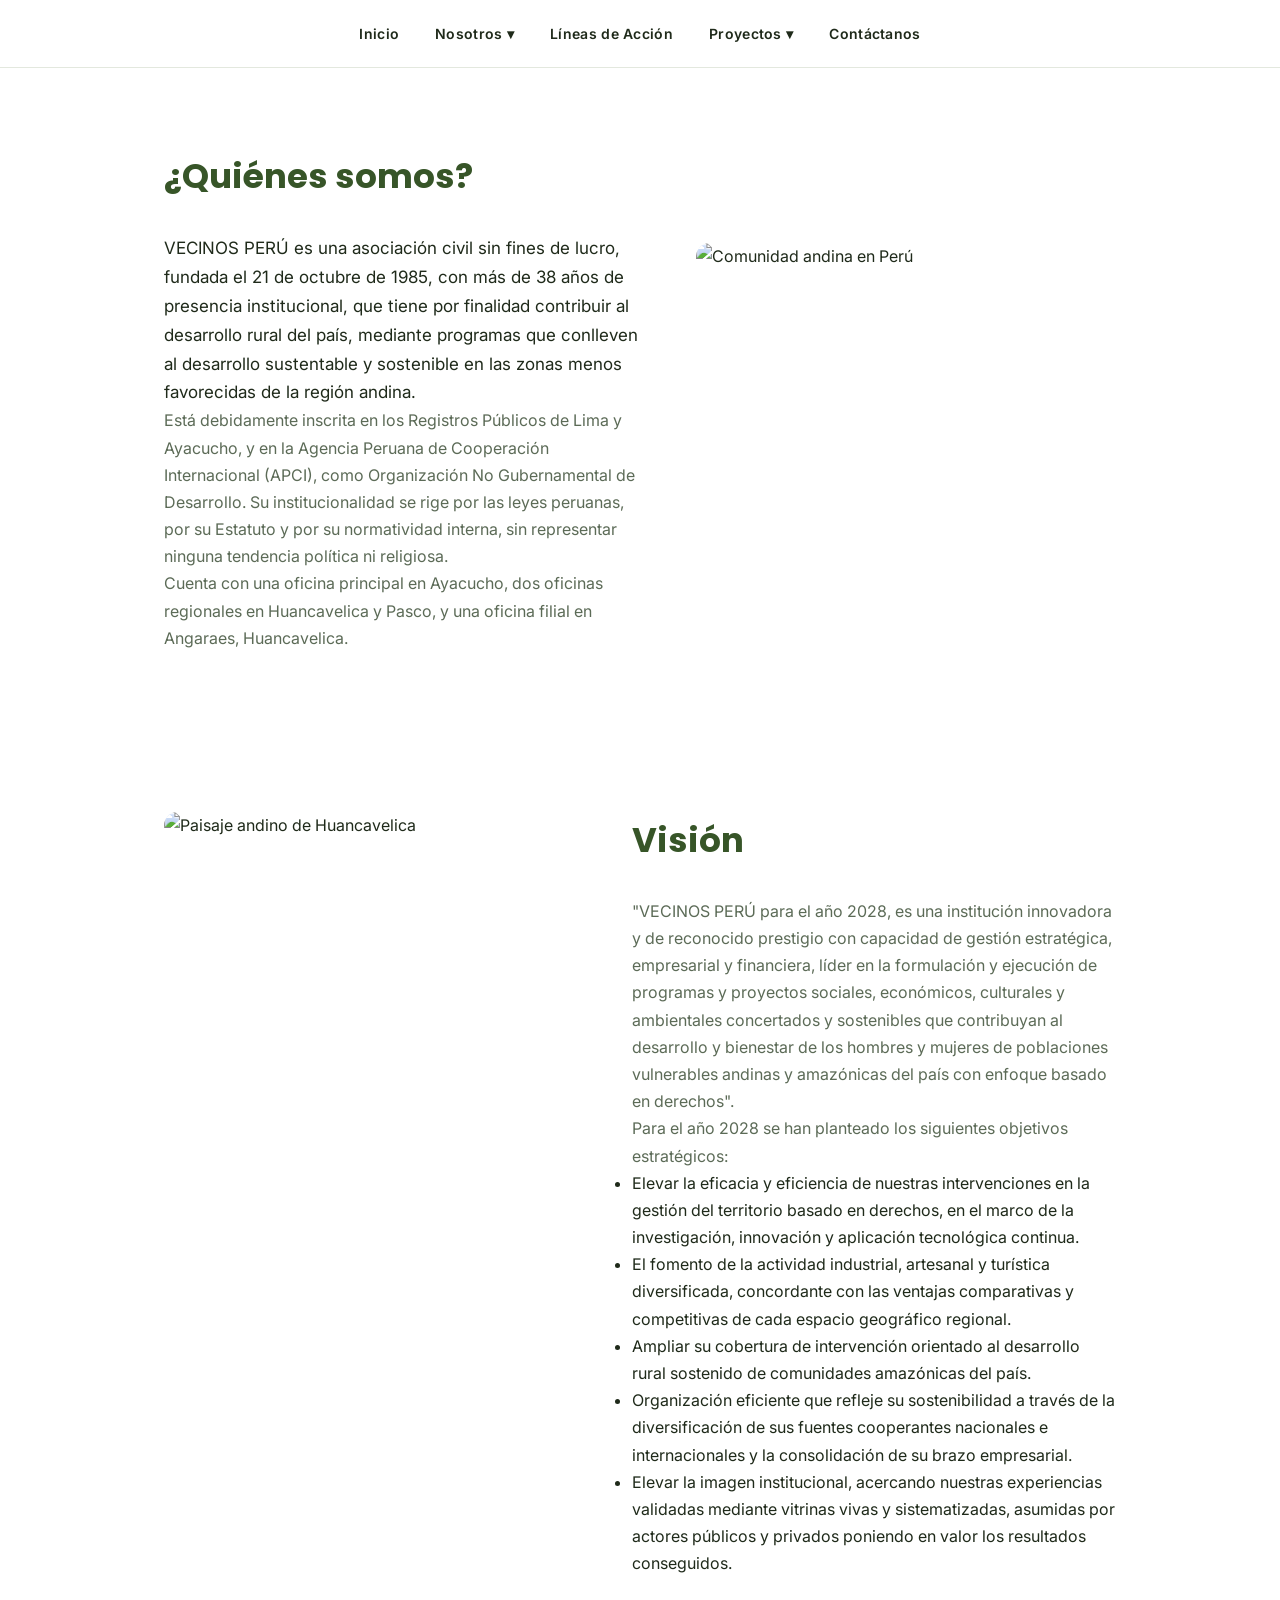
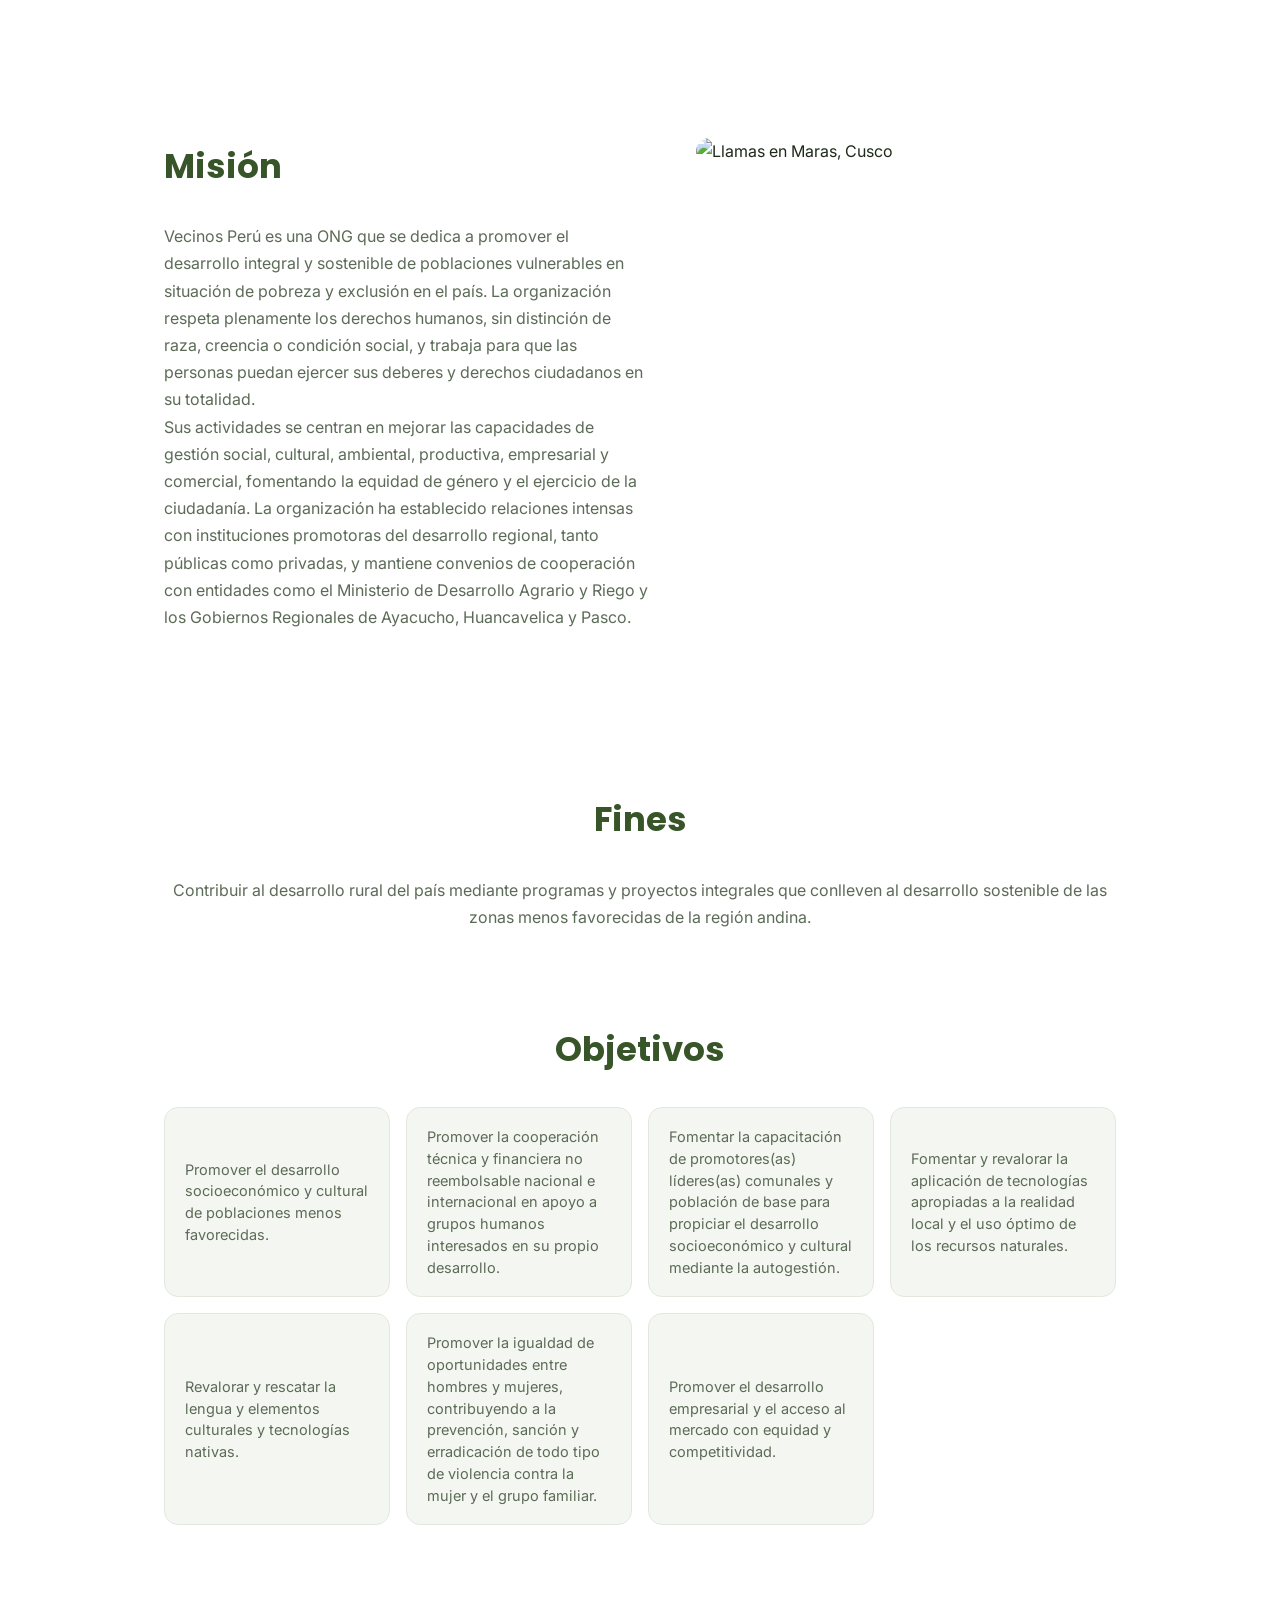
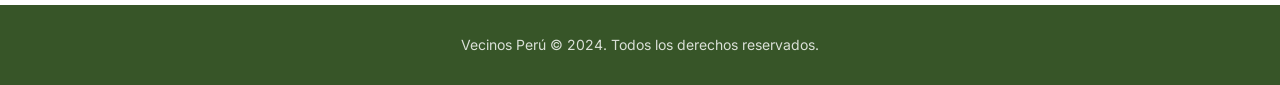
==== src/pages/nosotros.html @ 9cc4089c "test01" ====
<!DOCTYPE html>
<html lang="es">
<head>
    <meta charset="UTF-8">
    <meta name="viewport" content="width=device-width, initial-scale=1.0">
    <title>Vecinos Perú - Nosotros</title>
    <link rel="stylesheet" href="../style/main.css">
    <link rel="stylesheet" href="../style/nosotros.css">
</head>
<header>
    <nav>
        <ul>
            <li><a href="../../index.html">Inicio</a></li>
            <li class="li-submenu">
                <a href="nosotros.html">Nosotros ▾</a>
                <ul class="submenu">
                    <li><a href="nosotros.html#quienes-somos">Quiénes somos</a></li>
                    <li><a href="nosotros.html#vision">Visión</a></li>
                    <li><a href="nosotros.html#mision">Misión</a></li>
                    <li><a href="nosotros.html#fines-objetivos">Fines y Objetivos</a></li>
                </ul>
            </li>
            <li><a href="lineas-accion.html">Líneas de Acción</a></li>
            <li class="li-submenu">
                <a href="proyectos.html">Proyectos ▾</a>
                <ul class="submenu">
                    <li><a href="proyectos.html#vigentes">Proyectos Vigentes</a></li>
                    <li><a href="proyectos.html#cooperantes">Cooperantes</a></li>
                    <li><a href="proyectos.html#concluidos">Proyectos Concluidos</a></li>
                </ul>
            </li>
            <li><a href="contactanos.html">Contáctanos</a></li>
        </ul>
    </nav>
</header>
<body>
    <main>
        <section id="quienes-somos" class="dos-columnas">
            <article>
                <h2>¿Quiénes somos?</h2>
                <p>VECINOS PERÚ es una asociación civil sin fines de lucro, fundada el 21 de octubre de 1985, con más de 38 años de presencia institucional, que tiene por finalidad contribuir al desarrollo rural del país, mediante programas que conlleven al desarrollo sustentable y sostenible en las zonas menos favorecidas de la región andina.</p>
                <p>Está debidamente inscrita en los Registros Públicos de Lima y Ayacucho, y en la Agencia Peruana de Cooperación Internacional (APCI), como Organización No Gubernamental de Desarrollo. Su institucionalidad se rige por las leyes peruanas, por su Estatuto y por su normatividad interna, sin representar ninguna tendencia política ni religiosa.</p>
                <p>Cuenta con una oficina principal en Ayacucho, dos oficinas regionales en Huancavelica y Pasco, y una oficina filial en Angaraes, Huancavelica.</p>
            </article>
            <img class="imagen-seccion" src="https://images.pexels.com/photos/18763557/pexels-photo-18763557.jpeg?auto=compress&cs=tinysrgb&w=800" alt="Comunidad andina en Perú">
        </section>

        <section id="vision" class="dos-columnas invertida">
            <img class="imagen-seccion" src="https://images.pexels.com/photos/38295258/pexels-photo-38295258.jpeg?auto=compress&cs=tinysrgb&w=800" alt="Paisaje andino de Huancavelica">
            <article>
                <h2>Visión</h2>
                <p>"VECINOS PERÚ para el año 2028, es una institución innovadora y de reconocido prestigio con capacidad de gestión estratégica, empresarial y financiera, líder en la formulación y ejecución de programas y proyectos sociales, económicos, culturales y ambientales concertados y sostenibles que contribuyan al desarrollo y bienestar de los hombres y mujeres de poblaciones vulnerables andinas y amazónicas del país con enfoque basado en derechos".</p>
                <p>Para el año 2028 se han planteado los siguientes objetivos estratégicos:</p>
                <ul class="lista-simple">
                    <li>Elevar la eficacia y eficiencia de nuestras intervenciones en la gestión del territorio basado en derechos, en el marco de la investigación, innovación y aplicación tecnológica continua.</li>
                    <li>El fomento de la actividad industrial, artesanal y turística diversificada, concordante con las ventajas comparativas y competitivas de cada espacio geográfico regional.</li>
                    <li>Ampliar su cobertura de intervención orientado al desarrollo rural sostenido de comunidades amazónicas del país.</li>
                    <li>Organización eficiente que refleje su sostenibilidad a través de la diversificación de sus fuentes cooperantes nacionales e internacionales y la consolidación de su brazo empresarial.</li>
                    <li>Elevar la imagen institucional, acercando nuestras experiencias validadas mediante vitrinas vivas y sistematizadas, asumidas por actores públicos y privados poniendo en valor los resultados conseguidos.</li>
                </ul>
            </article>
        </section>

        <section id="mision" class="dos-columnas">
            <article>
                <h2>Misión</h2>
                <p>Vecinos Perú es una ONG que se dedica a promover el desarrollo integral y sostenible de poblaciones vulnerables en situación de pobreza y exclusión en el país. La organización respeta plenamente los derechos humanos, sin distinción de raza, creencia o condición social, y trabaja para que las personas puedan ejercer sus deberes y derechos ciudadanos en su totalidad.</p>
                <p>Sus actividades se centran en mejorar las capacidades de gestión social, cultural, ambiental, productiva, empresarial y comercial, fomentando la equidad de género y el ejercicio de la ciudadanía. La organización ha establecido relaciones intensas con instituciones promotoras del desarrollo regional, tanto públicas como privadas, y mantiene convenios de cooperación con entidades como el Ministerio de Desarrollo Agrario y Riego y los Gobiernos Regionales de Ayacucho, Huancavelica y Pasco.</p>
            </article>
            <img class="imagen-seccion" src="https://images.pexels.com/photos/26795388/pexels-photo-26795388.jpeg?auto=compress&cs=tinysrgb&w=800" alt="Llamas en Maras, Cusco">
        </section>

        <section id="fines-objetivos">
            <article>
                <h2>Fines</h2>
                <p>Contribuir al desarrollo rural del país mediante programas y proyectos integrales que conlleven al desarrollo sostenible de las zonas menos favorecidas de la región andina.</p>
            </article>

            <article>
                <h2>Objetivos</h2>
                <div class="grid-tarjetas">
                    <div class="tarjeta">
                        <p>Promover el desarrollo socioeconómico y cultural de poblaciones menos favorecidas.</p>
                    </div>
                    <div class="tarjeta">
                        <p>Promover la cooperación técnica y financiera no reembolsable nacional e internacional en apoyo a grupos humanos interesados en su propio desarrollo.</p>
                    </div>
                    <div class="tarjeta">
                        <p>Fomentar la capacitación de promotores(as) líderes(as) comunales y población de base para propiciar el desarrollo socioeconómico y cultural mediante la autogestión.</p>
                    </div>
                    <div class="tarjeta">
                        <p>Fomentar y revalorar la aplicación de tecnologías apropiadas a la realidad local y el uso óptimo de los recursos naturales.</p>
                    </div>
                    <div class="tarjeta">
                        <p>Revalorar y rescatar la lengua y elementos culturales y tecnologías nativas.</p>
                    </div>
                    <div class="tarjeta">
                        <p>Promover la igualdad de oportunidades entre hombres y mujeres, contribuyendo a la prevención, sanción y erradicación de todo tipo de violencia contra la mujer y el grupo familiar.</p>
                    </div>
                    <div class="tarjeta">
                        <p>Promover el desarrollo empresarial y el acceso al mercado con equidad y competitividad.</p>
                    </div>
                </div>
            </article>
        </section>
    </main>
    <footer>
        <p>Vecinos Perú © 2024. Todos los derechos reservados.</p>
    </footer>
</body>
</html>
---- src/style/main.css ----
/* ===== Fuentes ===== */
@import url('https://fonts.googleapis.com/css2?family=Poppins:wght@400;600;700&family=Inter:wght@400;500&display=swap');

/* ===== Variables ===== */
:root {
    --color-principal: #4f7a3b;
    --color-principal-oscuro: #375528;
    --color-acento: #e8b74d;
    --color-texto: #1f2a1a;
    --color-texto-suave: #5c6b57;
    --color-fondo: #ffffff;
    --color-fondo-suave: #f4f7f1;
    --color-borde: #e3e8de;
    --espaciado: 24px;
    --radio: 14px;
}

/* ===== Reset básico ===== */
* {
    margin: 0;
    padding: 0;
    box-sizing: border-box;
}

body {
    font-family: 'Inter', Arial, sans-serif;
    color: var(--color-texto);
    line-height: 1.7;
    background-color: var(--color-fondo);
}

h1, h2, h3 {
    font-family: 'Poppins', Arial, sans-serif;
}

/* ===== Header y navegación ===== */
header {
    background-color: rgba(255, 255, 255, 0.95);
    backdrop-filter: blur(6px);
    border-bottom: 1px solid var(--color-borde);
    position: sticky;
    top: 0;
    z-index: 10;
}

nav ul {
    list-style: none;
    display: flex;
    flex-wrap: wrap;
    justify-content: center;
    gap: 36px;
    padding: 20px var(--espaciado);
}

nav a {
    text-decoration: none;
    color: var(--color-texto);
    font-weight: 600;
    font-size: 14px;
    letter-spacing: 0.3px;
    transition: color 0.2s ease;
}

nav a:hover {
    color: var(--color-principal);
}

/* ===== Submenú desplegable ===== */
.li-submenu {
    position: relative;
}

.submenu {
    display: none;
    position: absolute;
    top: 100%;
    left: 0;
    min-width: 220px;
    background-color: var(--color-principal-oscuro);
    border-radius: 0 0 10px 10px;
    overflow: hidden;
    box-shadow: 0 12px 24px rgba(31, 42, 26, 0.25);
    z-index: 20;
}

.li-submenu:hover .submenu {
    display: block;
}

.submenu li {
    border-bottom: 1px solid rgba(255, 255, 255, 0.12);
}

.submenu li:last-child {
    border-bottom: none;
}

.submenu a {
    display: block;
    padding: 14px 20px;
    color: #ffffff;
    font-weight: 500;
    white-space: nowrap;
}

.submenu a:hover {
    background-color: var(--color-principal);
    color: #ffffff;
}

/* ===== Secciones generales ===== */
section {
    padding: 80px var(--espaciado);
    max-width: 1000px;
    margin: 0 auto;
}

section article {
    text-align: center;
}

h1 {
    font-size: 72px;
    font-weight: 700;
    margin-bottom: 20px;
    line-height: 1.1;
}

h2 {
    font-size: 34px;
    font-weight: 700;
    margin-bottom: 28px;
    color: var(--color-principal-oscuro);
}

h3 {
    font-size: 18px;
    font-weight: 600;
    margin-bottom: 10px;
}

p {
    color: var(--color-texto-suave);
    font-size: 16px;
}

/* ===== Hero moderno con imagen de fondo ===== */
.hero {
    position: relative;
    max-width: none;
    min-height: 90vh;
    display: flex;
    align-items: center;
    justify-content: center;
    padding: var(--espaciado);
    overflow: hidden;
}

.hero-img {
    position: absolute;
    inset: 0;
    width: 100%;
    height: 100%;
    object-fit: cover;
    z-index: -2;
}

.hero-overlay {
    position: absolute;
    inset: 0;
    background: linear-gradient(180deg, rgba(31, 42, 26, 0.55), rgba(31, 42, 26, 0.75));
    z-index: -1;
}

.hero-contenido {
    color: #ffffff;
    max-width: 800px;
}

.hero-contenido p {
    color: rgba(255, 255, 255, 0.9);
    max-width: 650px;
    margin: 0 auto 28px auto;
    font-size: 21px;
}

.etiqueta {
    display: inline-block;
    background-color: rgba(255, 255, 255, 0.15);
    border: 1px solid rgba(255, 255, 255, 0.4);
    color: #ffffff;
    padding: 6px 16px;
    border-radius: 999px;
    font-size: 13px;
    font-weight: 600;
    letter-spacing: 0.5px;
    text-transform: uppercase;
    margin-bottom: 20px;
}

/* ===== Botones ===== */
.boton {
    display: inline-block;
    margin-top: 8px;
    padding: 14px 32px;
    background-color: var(--color-acento);
    color: var(--color-texto);
    text-decoration: none;
    border: none;
    border-radius: 999px;
    font-weight: 600;
    font-size: 15px;
    cursor: pointer;
    transition: transform 0.2s ease, background-color 0.2s ease;
}

.boton:hover {
    background-color: #d9a637;
    transform: translateY(-2px);
}

/* ===== Sección de dos columnas ===== */
.dos-columnas {
    display: flex;
    align-items: center;
    gap: 48px;
    text-align: left;
}

.dos-columnas article {
    flex: 1;
    text-align: left;
}

.imagen-seccion {
    flex: 1;
    width: 100%;
    max-width: 420px;
    border-radius: var(--radio);
    object-fit: cover;
    aspect-ratio: 4 / 3;
}

/* ===== Imagen ancha entre secciones ===== */
.imagen-ancha {
    width: 100%;
    max-height: 320px;
    object-fit: cover;
    border-radius: var(--radio);
    margin-bottom: 48px;
}

/* ===== Lista de valores ===== */
.lista-valores {
    list-style: none;
    display: flex;
    flex-wrap: wrap;
    justify-content: center;
    gap: 16px;
}

.lista-valores li {
    background-color: var(--color-fondo-suave);
    padding: 12px 22px;
    border-radius: 999px;
    font-size: 14px;
    font-weight: 500;
    color: var(--color-principal-oscuro);
}

/* ===== Tarjetas de líneas de acción ===== */
.grid-tarjetas {
    display: grid;
    grid-template-columns: repeat(auto-fit, minmax(220px, 1fr));
    align-items: stretch;
    gap: 16px;
}

.tarjeta {
    text-align: left;
    background-color: var(--color-fondo-suave);
    border: 1px solid var(--color-borde);
    border-radius: var(--radio);
    padding: 18px 20px;
    height: 100%;
    display: flex;
    flex-direction: column;
    transition: transform 0.2s ease, box-shadow 0.2s ease;
}

.tarjeta h3 {
    font-size: 15px;
    margin-bottom: 6px;
}

.tarjeta p {
    font-size: 13.5px;
    line-height: 1.5;
}

.tarjeta:hover {
    transform: translateY(-3px);
    box-shadow: 0 10px 24px rgba(31, 42, 26, 0.08);
}

/* ===== Proyectos ===== */
.proyecto {
    text-align: left;
    border-bottom: 1px solid var(--color-borde);
    padding: 24px 0;
}

.proyecto:last-child {
    border-bottom: none;
}

.proyecto-final {
    text-align: center;
}

.boton-ver-proyectos {
    display: block;
    width: fit-content;
    margin: 40px auto 0 auto;
}

/* ===== Sección de contacto ===== */
#contacto {
    background-color: #f7f1e6;
    max-width: none;
}

#contacto > article {
    max-width: 1000px;
    margin: 0 auto;
}

/* ===== Formulario de contacto ===== */
#contacto form {
    text-align: left;
    display: flex;
    flex-direction: column;
    gap: 6px;
    max-width: 520px;
    margin: 0 auto;
    background-color: var(--color-fondo-suave);
    padding: 32px;
    border-radius: var(--radio);
}

#contacto label {
    font-size: 14px;
    font-weight: 600;
    margin-top: 12px;
}

#contacto input,
#contacto textarea {
    padding: 12px;
    border: 1px solid var(--color-borde);
    border-radius: 8px;
    font-family: inherit;
    font-size: 15px;
    background-color: #ffffff;
}

#contacto button {
    align-self: flex-start;
    margin-top: 20px;
}

/* ===== Footer ===== */
footer p{
    text-align: center;
    padding: 28px;
    background-color: var(--color-principal-oscuro);
    color: #ffffffd0;
    font-size: 14px;
}

/* ===== Responsive ===== */
@media (max-width: 700px) {
    h1 {
        font-size: 42px;
    }

    .hero-contenido p {
        font-size: 17px;
    }

    h2 {
        font-size: 26px;
    }

    nav ul {
        gap: 18px;
    }

    .dos-columnas {
        flex-direction: column;
        text-align: center;
    }

    .dos-columnas article {
        text-align: center;
    }
}
---- src/style/nosotros.css ----
#fines-objetivos article + article {
    margin-top: 90px;
}

#fines-objetivos .tarjeta {
    justify-content: center;
}

#fines-objetivos .tarjeta p {
    font-size: 14.5px;
}

#quienes-somos p:first-of-type {
    font-size: 17px;
    color: var(--color-texto);
}

#vision.dos-columnas,
#mision.dos-columnas {
    align-items: stretch;
}

#vision .imagen-seccion,
#mision .imagen-seccion {
    height: 100%;
    aspect-ratio: auto;
}

@media (max-width: 700px) {
    #vision .imagen-seccion,
    #mision .imagen-seccion {
        height: auto;
        max-height: 260px;
        aspect-ratio: 4 / 3;
    }
}
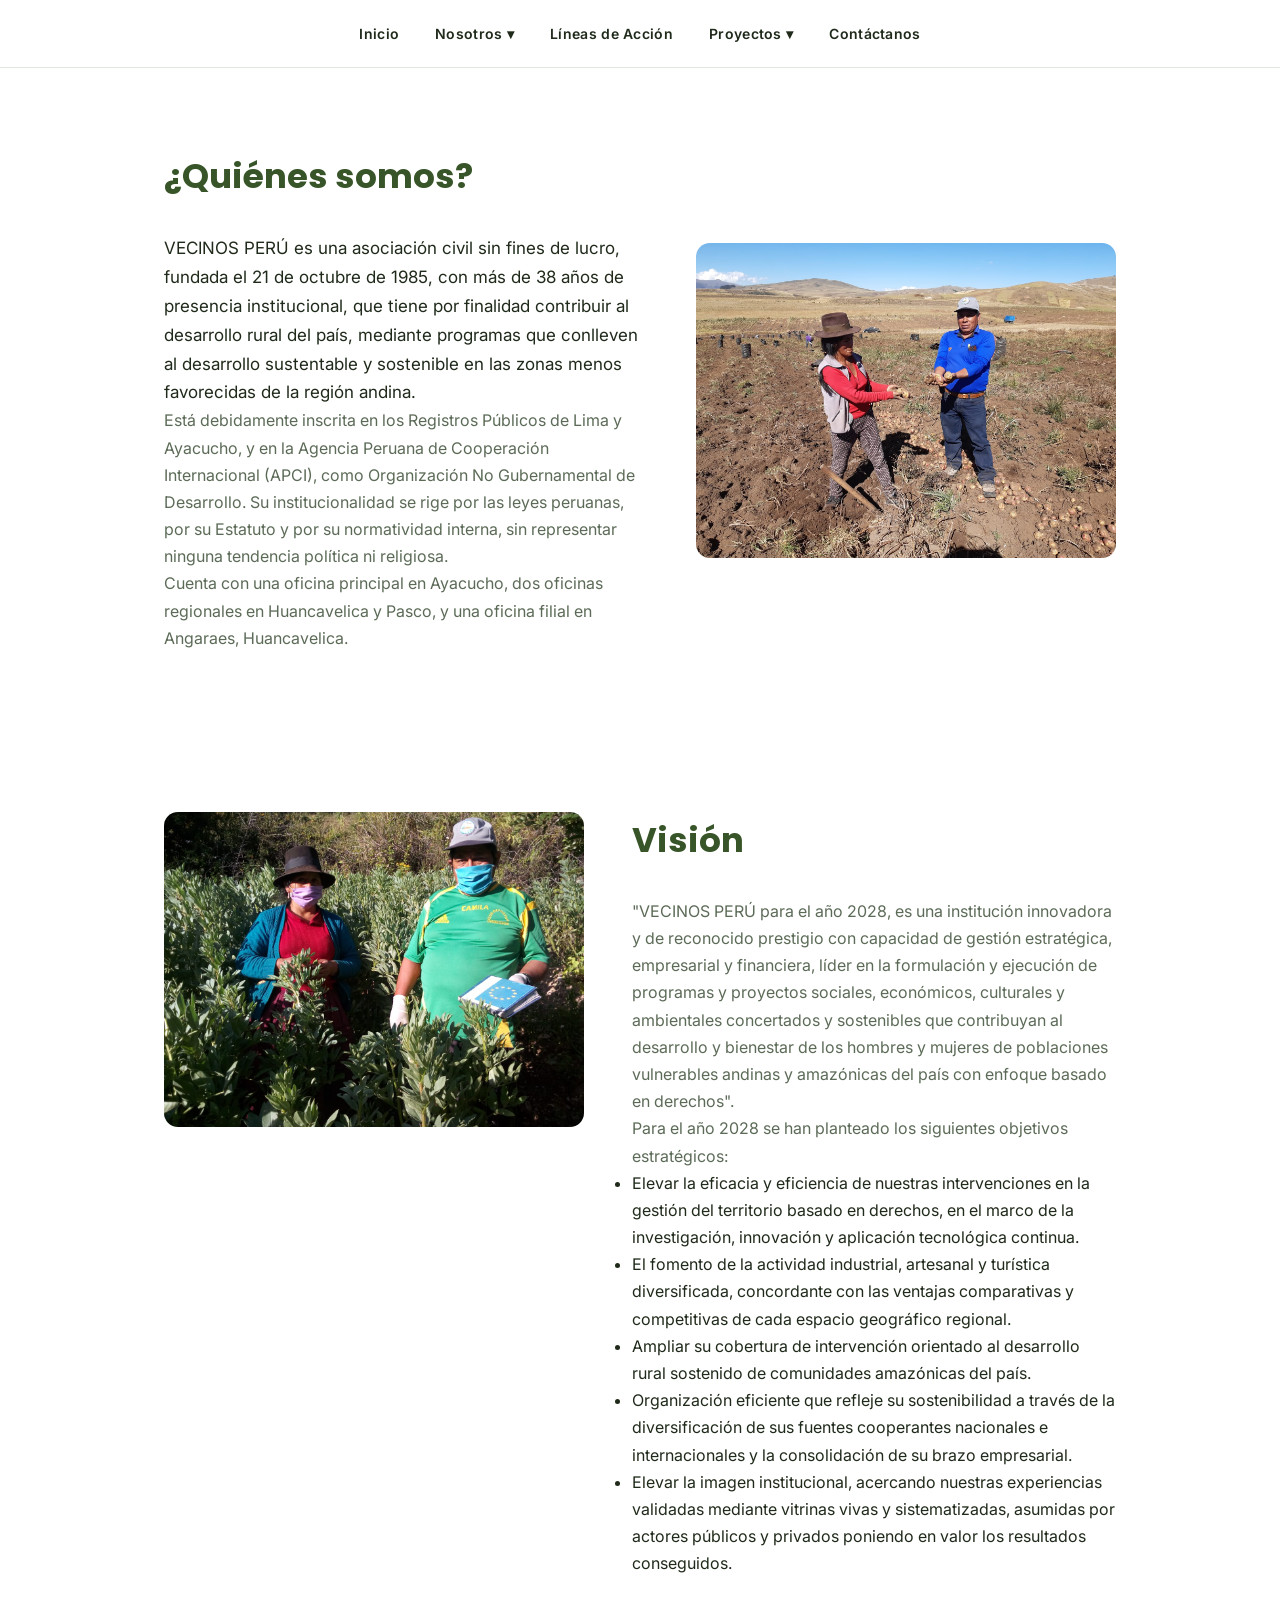
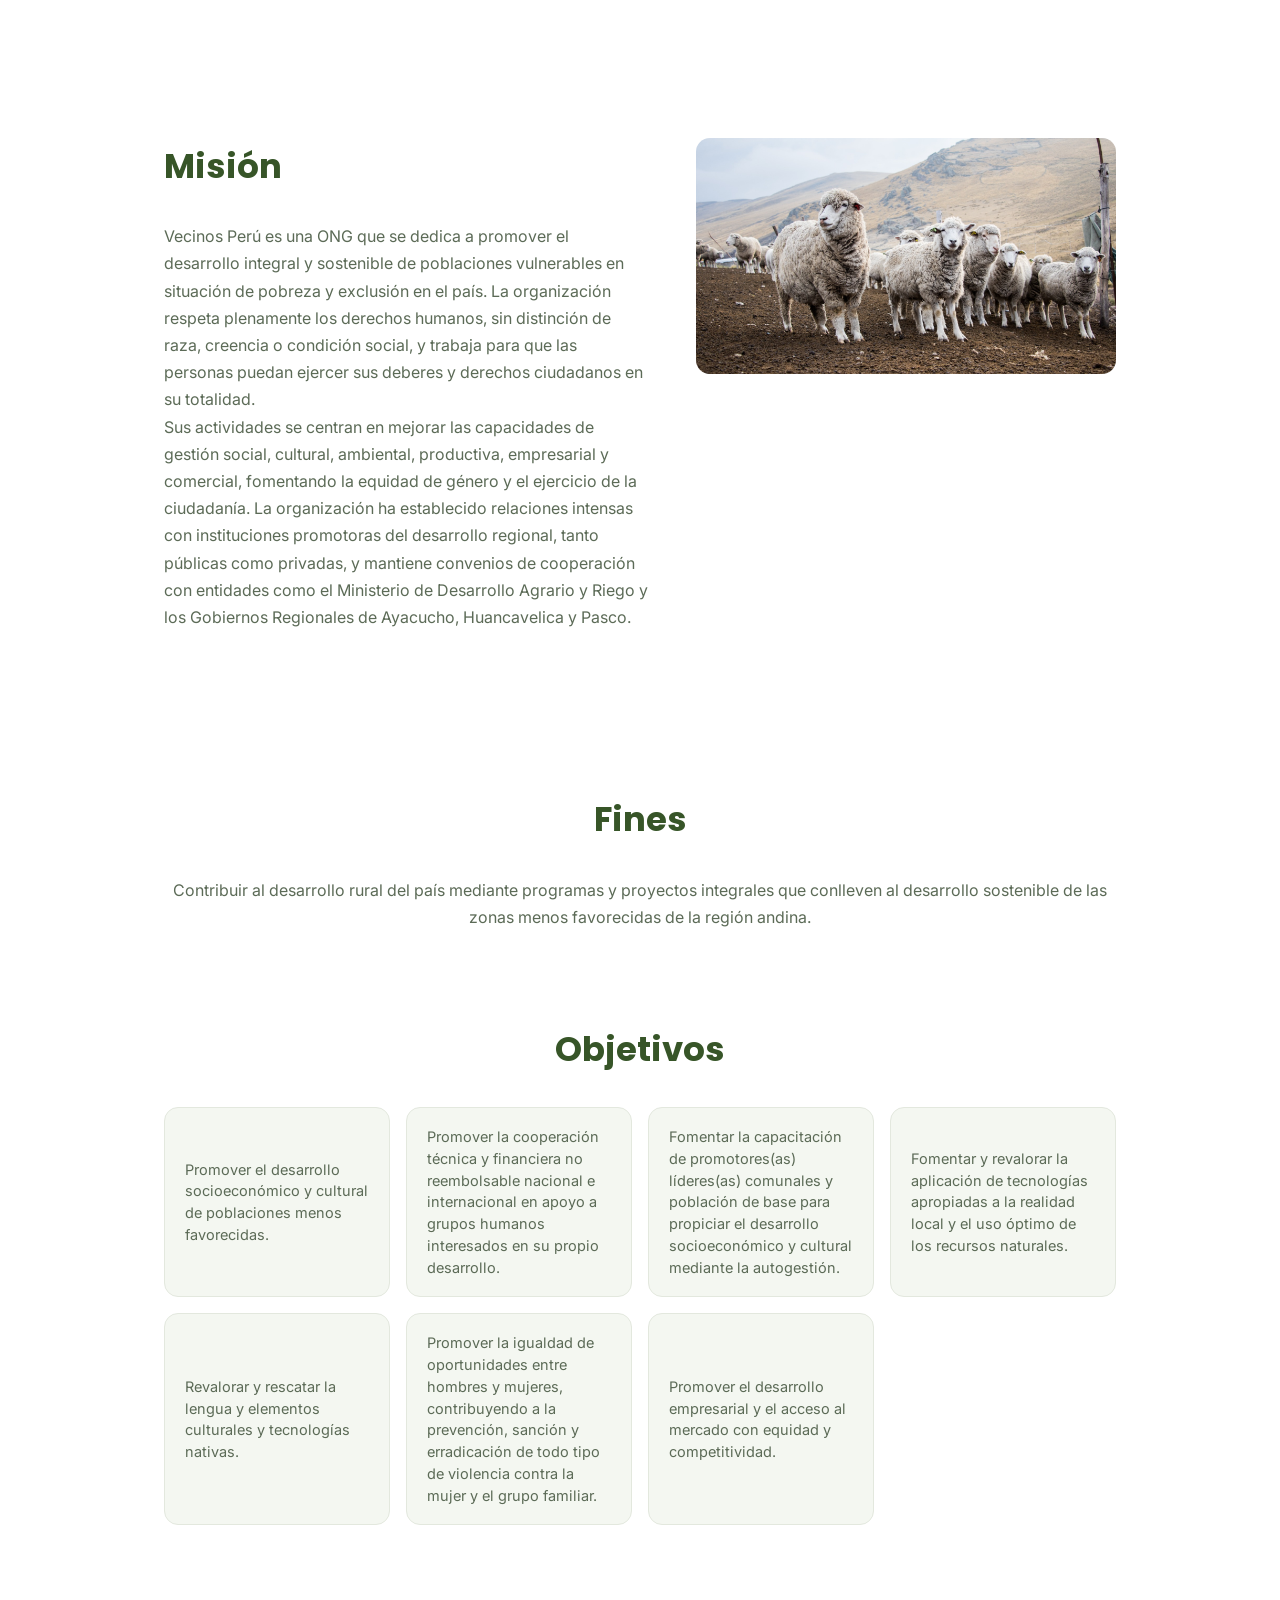
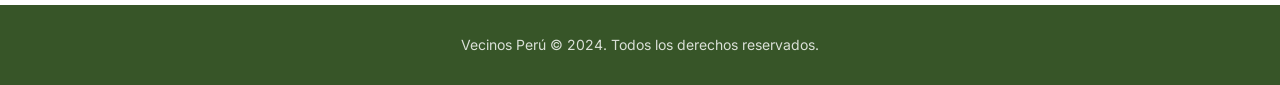
==== commit d2431d74: "Final" ====
--- a/src/pages/nosotros.html
+++ b/src/pages/nosotros.html
@@ -42,11 +42,11 @@
                 <p>Está debidamente inscrita en los Registros Públicos de Lima y Ayacucho, y en la Agencia Peruana de Cooperación Internacional (APCI), como Organización No Gubernamental de Desarrollo. Su institucionalidad se rige por las leyes peruanas, por su Estatuto y por su normatividad interna, sin representar ninguna tendencia política ni religiosa.</p>
                 <p>Cuenta con una oficina principal en Ayacucho, dos oficinas regionales en Huancavelica y Pasco, y una oficina filial en Angaraes, Huancavelica.</p>
             </article>
-            <img class="imagen-seccion" src="https://images.pexels.com/photos/18763557/pexels-photo-18763557.jpeg?auto=compress&cs=tinysrgb&w=800" alt="Comunidad andina en Perú">
+            <img class="imagen-seccion" src="../assets/media/imgs/ImagendeWhatsApp2024-04-12alas19.51.57_7a21f7e4.jpg?auto=compress&cs=tinysrgb&w=800" alt="Comunidad andina en Perú">
         </section>
 
         <section id="vision" class="dos-columnas invertida">
-            <img class="imagen-seccion" src="https://images.pexels.com/photos/38295258/pexels-photo-38295258.jpeg?auto=compress&cs=tinysrgb&w=800" alt="Paisaje andino de Huancavelica">
+            <img class="imagen-seccion" src="../assets/media/imgs/ImagendeWhatsApp2024-04-12alas11.19.09_81a3aab8.jpg?auto=compress&cs=tinysrgb&w=800" alt="Paisaje andino de Huancavelica">
             <article>
                 <h2>Visión</h2>
                 <p>"VECINOS PERÚ para el año 2028, es una institución innovadora y de reconocido prestigio con capacidad de gestión estratégica, empresarial y financiera, líder en la formulación y ejecución de programas y proyectos sociales, económicos, culturales y ambientales concertados y sostenibles que contribuyan al desarrollo y bienestar de los hombres y mujeres de poblaciones vulnerables andinas y amazónicas del país con enfoque basado en derechos".</p>
@@ -67,7 +67,7 @@
                 <p>Vecinos Perú es una ONG que se dedica a promover el desarrollo integral y sostenible de poblaciones vulnerables en situación de pobreza y exclusión en el país. La organización respeta plenamente los derechos humanos, sin distinción de raza, creencia o condición social, y trabaja para que las personas puedan ejercer sus deberes y derechos ciudadanos en su totalidad.</p>
                 <p>Sus actividades se centran en mejorar las capacidades de gestión social, cultural, ambiental, productiva, empresarial y comercial, fomentando la equidad de género y el ejercicio de la ciudadanía. La organización ha establecido relaciones intensas con instituciones promotoras del desarrollo regional, tanto públicas como privadas, y mantiene convenios de cooperación con entidades como el Ministerio de Desarrollo Agrario y Riego y los Gobiernos Regionales de Ayacucho, Huancavelica y Pasco.</p>
             </article>
-            <img class="imagen-seccion" src="https://images.pexels.com/photos/26795388/pexels-photo-26795388.jpeg?auto=compress&cs=tinysrgb&w=800" alt="Llamas en Maras, Cusco">
+            <img class="imagen-seccion" src="../assets/media/imgs/ImagendeWhatsApp2024-04-16alas11.18.34_71b67591.jpg?auto=compress&cs=tinysrgb&w=800" alt="Llamas en Maras, Cusco">
         </section>
 
         <section id="fines-objetivos">
--- a/src/style/main.css
+++ b/src/style/main.css
@@ -1,7 +1,7 @@
-/* ===== Fuentes ===== */
+/* FUENTE POPPINS */
 @import url('https://fonts.googleapis.com/css2?family=Poppins:wght@400;600;700&family=Inter:wght@400;500&display=swap');
 
-/* ===== Variables ===== */
+/* VARIABLES */
 :root {
     --color-principal: #4f7a3b;
     --color-principal-oscuro: #375528;
@@ -15,7 +15,7 @@
     --radio: 14px;
 }
 
-/* ===== Reset básico ===== */
+/* RESET Y ESTILOS GLOBALES */
 * {
     margin: 0;
     padding: 0;
@@ -33,7 +33,7 @@
     font-family: 'Poppins', Arial, sans-serif;
 }
 
-/* ===== Header y navegación ===== */
+/* NAVEGACION */
 header {
     background-color: rgba(255, 255, 255, 0.95);
     backdrop-filter: blur(6px);
@@ -65,7 +65,7 @@
     color: var(--color-principal);
 }
 
-/* ===== Submenú desplegable ===== */
+/* MENU DESPLEGABLE */
 .li-submenu {
     position: relative;
 }
@@ -108,7 +108,7 @@
     color: #ffffff;
 }
 
-/* ===== Secciones generales ===== */
+/* ESTILOS GENERALES */
 section {
     padding: 80px var(--espaciado);
     max-width: 1000px;
@@ -144,7 +144,7 @@
     font-size: 16px;
 }
 
-/* ===== Hero moderno con imagen de fondo ===== */
+/* HERO CON EL FONDO DE IMG */
 .hero {
     position: relative;
     max-width: none;
@@ -198,7 +198,7 @@
     margin-bottom: 20px;
 }
 
-/* ===== Botones ===== */
+/* BOTONES */
 .boton {
     display: inline-block;
     margin-top: 8px;
@@ -219,7 +219,7 @@
     transform: translateY(-2px);
 }
 
-/* ===== Sección de dos columnas ===== */
+/* SECCION DE COLUMNAS */
 .dos-columnas {
     display: flex;
     align-items: center;
@@ -241,7 +241,7 @@
     aspect-ratio: 4 / 3;
 }
 
-/* ===== Imagen ancha entre secciones ===== */
+/* IMG SEPARADOR */
 .imagen-ancha {
     width: 100%;
     max-height: 320px;
@@ -250,7 +250,7 @@
     margin-bottom: 48px;
 }
 
-/* ===== Lista de valores ===== */
+/* SECCION DE VALORES */
 .lista-valores {
     list-style: none;
     display: flex;
@@ -268,7 +268,7 @@
     color: var(--color-principal-oscuro);
 }
 
-/* ===== Tarjetas de líneas de acción ===== */
+/* SECCION - TARJETAS DE LINEAS DE ACCION */
 .grid-tarjetas {
     display: grid;
     grid-template-columns: repeat(auto-fit, minmax(220px, 1fr));
@@ -303,7 +303,7 @@
     box-shadow: 0 10px 24px rgba(31, 42, 26, 0.08);
 }
 
-/* ===== Proyectos ===== */
+/* SECCION DE PROYECTOS */
 .proyecto {
     text-align: left;
     border-bottom: 1px solid var(--color-borde);
@@ -324,7 +324,7 @@
     margin: 40px auto 0 auto;
 }
 
-/* ===== Sección de contacto ===== */
+/* SCCION DE CONTACTO */
 #contacto {
     background-color: #f7f1e6;
     max-width: none;
@@ -335,7 +335,7 @@
     margin: 0 auto;
 }
 
-/* ===== Formulario de contacto ===== */
+/* FORMULARIO */
 #contacto form {
     text-align: left;
     display: flex;
@@ -369,7 +369,7 @@
     margin-top: 20px;
 }
 
-/* ===== Footer ===== */
+/* FOOTER */
 footer p{
     text-align: center;
     padding: 28px;
@@ -378,7 +378,7 @@
     font-size: 14px;
 }
 
-/* ===== Responsive ===== */
+/* ESTILO RESPONSIVO */
 @media (max-width: 700px) {
     h1 {
         font-size: 42px;
--- a/src/style/nosotros.css
+++ b/src/style/nosotros.css
@@ -1,4 +1,3 @@
-
 #fines-objetivos article + article {
     margin-top: 90px;
 }
